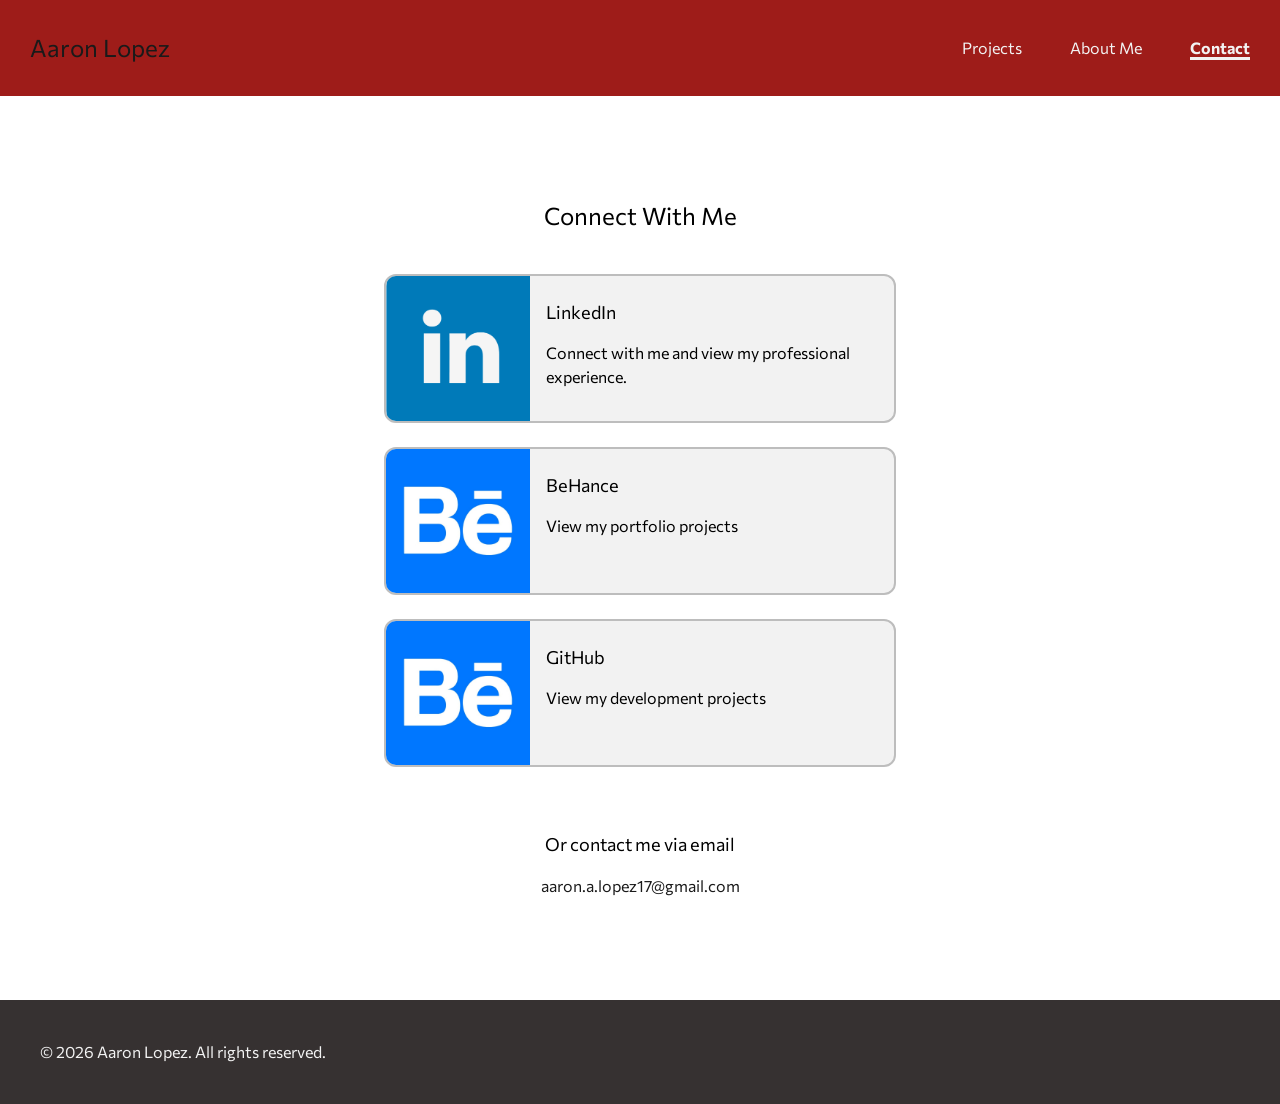
==== contact.html @ e539ed78 "added contact page and made social cards responsive" ====
<!DOCTYPE html>
<html lang="en">

<head>
    <meta charset="UTF-8">
    <meta name="viewport" content="width=device-width, initial-scale=1.0">
    <meta name="description" content="Personal portfolio featuring my projects, skills, and work.">
    <title>My Portfolio</title>

    <link rel="stylesheet" href="styles.css">
</head>

<body>

    <!-- HEADER / NAVIGATION -->
    <header class="site-header">

    <a href="index.html" class="site-name">
        Aaron Lopez
    </a>

    <nav>
        <ul class="nav-list">
            <li><a href="projects.html">Projects</a></li>
            <li><a href="about.html">About Me</a></li>
            <li><a href="contact.html" aria-current="page">Contact</a></li>
        </ul>
    </nav>

</header>

<main>
 <section class="social">

             <h2>Connect With Me</h2>

            <div class="card-grid">
                 
                 <a href="https://www.linkedin.com/" class="social-card-link" tabindex="0" target="_blank" rel="noopener noreferrer">
                
                     <article class="social-card" tabindex="0">
                        

                    <img
                        src="images/Screenshot 2026-10-12 223156.png"
                        alt="LinkedIn logo initials"
                    >
                    
                    <div class="social-card-content">

                    <h3>LinkedIn</h3>

                    <p>
                        Connect with me and view my professional experience.
                    </p>

                  
                    </div>
                </article>
                </a>


      <a href="https://www.behance.net/" class="social-card-link" target="_blank" rel="noopener noreferrer">
                
              <article class="social-card" tabindex="0">

                    <img
                        src="images/Behance-Logo-2020-394.jpg"
                        alt="Behance logo initials"
                    >

                <div class="social-card-content">
                    
                    <h3>BeHance</h3>

                    <p>
                        View my portfolio projects
                    </p>

                   
                 </div>

                </article>
                </a>

                 <a href="https://www.behance.net/" class="social-card-link" target="_blank" rel="noopener noreferrer">
                
              <article class="social-card" tabindex="0">

                    <img
                        src="images/Behance-Logo-2020-394.jpg"
                        alt="Behance logo initials"
                    >

                <div class="social-card-content">
                    
                    <h3>GitHub</h3>

                    <p>
                        View my development projects
                    </p>

                   
                 </div>

                </article>
                </a>
                
            </div>

      

                 <div class="email-contact">
        <h3>Or contact me via email</h3>

        <a href="mailto:youremail@example.com">
            aaron.a.lopez17@gmail.com
        </a>
    </div>

</section>

</main>

 <!-- FOOTER -->
    <footer>

        <p>
            &copy; 2026 Aaron Lopez. All rights reserved.
        </p>

    </footer>

</body>

</html>
---- styles.css ----
@import url('https://fonts.googleapis.com/css2?family=Commissioner:wght@100..900&display=swap');


@layer reset, base, layout, components, utilities, overrides;

/* RESET */

@layer reset    {

/* http://meyerweb.com/eric/tools/css/reset/ 
   v2.0 | 20110126
   License: none (public domain)
*/

html, body, div, span, applet, object, iframe,
h1, h2, h3, h4, h5, h6, p, blockquote, pre,
a, abbr, acronym, address, big, cite, code,
del, dfn, em, img, ins, kbd, q, s, samp,
small, strike, strong, sub, sup, tt, var,
b, u, i, center,
dl, dt, dd, ol, ul, li,
fieldset, form, label, legend,
table, caption, tbody, tfoot, thead, tr, th, td,
article, aside, canvas, details, embed, 
figure, figcaption, footer, header, hgroup, 
menu, nav, output, ruby, section, summary,
time, mark, audio, video {
	margin: 0;
	padding: 0;
	border: 0;
	font-size: 100%;
	font: inherit;
	vertical-align: baseline;
}
/* HTML5 display-role reset for older browsers */
article, aside, details, figcaption, figure, 
footer, header, hgroup, menu, nav, section {
	display: block;
}
body {
	line-height: 1;
}
ol, ul {
	list-style: none;
}
blockquote, q {
	quotes: none;
}
blockquote:before, blockquote:after,
q:before, q:after {
	content: '';
	content: none;
}
table {
	border-collapse: collapse;
	border-spacing: 0;
}

}

@layer base  {

    :root {
    
        /* Colors */
            --color-primary: #9E1C19;
            --color-secondary: #363131;
            --color-background: #E6E6E6;
            --color-font: #1A1A1A;
            --color-card: #F2F2F2;
            --color-accent: #BDBDBD;
            --color-active: #858383;


        /* Typography */
        /*Typography System and Fallback here */

            --font-body: "Commissioner", Arial, sans-serif  ;
            --font-size-base: 16px;
            --font-size-large: 24px;
            --font-size-heading: 2rem;

        /* Spacing */

            --space-xs: 0.5rem;
            --space-sm: 1rem;
            --space-md: 1.5rem;
            --space-lg: 2rem;
            --space-lg2: 3rem;
            --space-xl: 4rem;

        /* Shape */
            --radius-small: 0.25rem;
            --radius-medium: 0.75rem;
            --radius-large: 1rem;

        /* Focus */
            --focus-color: #005fcc;
            --focus-width: 3px;
            --focus-offset: 3px;

            --content-max: 70rem;
            
    }

        * {
            box-sizing: border-box;
        }


        body {
            font-family: var(--font-body);
            font-size: var(--font-size-base);
            line-height: 1.5;
            min-block-size: 100vh;
            display: flex;
            flex-direction: column;

        }


        h2 {
            font-size: 24px;
            text-align: center;
            margin-bottom: 40px;

        }


        a {
            
            text-decoration: none;
        }

        header {           
            background: var(--color-primary);
            padding-bottom: 20px;
            padding: 30px;
            color: white;
            
        }

        nav {
            
        }

        nav ul {
          
        }

        

        section {


        }

        img {


        }

        footer {
            background-color: var(--color-secondary);
            color: var(--color-card);
            padding: 40px;
        
        }

}

@layer layout {


        main {
        inline-size: 100%;
        flex: 1;
        }

        .hero,
        .featured,
        .project,
        .social {
            inline-size: min(100% - 2rem, var(--content-max));
            margin-inline: auto;
            padding-block: clamp(3rem, 8vw, 8rem);
            padding-inline: var(--space-sm);
        }

        .hero {
            inline-size: min(100% - 2rem, 70rem);
            margin-inline: auto;

            min-block-size: 90vh;

            display: flex;
            justify-content: center;
            align-items: center;

            padding-block: var(--space-xl);
            padding-inline: var(--space-sm);
        }

        .hero-content {
            display: grid;
            grid-template-columns: 1fr;

            align-items: center;
            gap: var(--space-lg);

            inline-size: 100%;
            max-inline-size: 60rem;
        }  
        

        /* Example of CSS Layout Stability */
        .hero-image {
            inline-size: min(20rem, 100%);
            block-size: auto;
            aspect-ratio: 1 / 1;
            object-fit: cover;
            justify-self: center;
        }

        .hero-text h1 {
            font-size: clamp(2rem, 4vw, 1rem);
            margin-block-end: var(--space-md);
            text-align: center;
        }

         .hero p {
            font-size: 1.125rem;
            line-height: 1.5;
            padding-block-end: var(--space-md);
            text-align: center;
        }
        


        .site-header {
             display: flex;
            flex-direction: column;
            align-items: flex-start;
            gap: var(--space-sm);
         

        }

        .featured, .social {
            display: flex;
            flex-direction: column;
            align-items: center;
        }

        .featured {
            container-type: inline-size;
        }

        /* .featured h2 {
            font-size: 24px;
            text-align: center;
            margin-bottom: 40px;
        } */

        .skills {
                padding: 150px;
                display: flex;
                flex-direction: column;
                align-items: center;
                background-color: var(--color-secondary);
                color: var(--color-card);
    


        }

        .skills li {
                font-size: 18px;
                margin-bottom: 40px;
                list-style-type: disc;
        }

        .project {
                 max-width: 900px;
                margin: 0 auto;
                padding: var(--space-xl);
            }

        .project-grid {
            display: grid;
            grid-template-columns: repeat(auto-fit, minmax(17rem, 17rem));
            gap: var(--space-md);
            justify-content: center;
        }

        .email-contact {
            display: flex;
            flex-direction: column;
            align-items: center;

            inline-size: 100%;
            margin-block-start: var(--space-xl);

            text-align: center;
        }

        .email-contact h3 {
            margin-block-end: var(--space-sm);
            font-size: 18px;
        }

        .email-contact a {
            color: var(--color-font);
            text-decoration: none;
        }

        .email-contact a:hover {
            text-decoration: underline;
        }

    }


    @layer components {

        /* Nav Selection */

        .nav-list {
             display: flex;
             flex-wrap: wrap;
             gap: var(--space-sm);
        }



        .nav-list a {
            color: var(--color-card);
            text-decoration: none;


        }
        

        .site-name {
            color: var(--color-font);
            text-decoration: none;
            font-size: var(--font-size-large);
        }

        .nav-list li a:hover {
            background-color: white;
            padding: 10px;
            color: var(--color-font);



        }
    

    
        /* Button */
    
    
        .button {
            display: block;
            margin: 0 auto; 
            background-color: var(--color-secondary);
            border: 2px solid transparent;
            color: var(--color-card);
            padding: 15px;
            border-radius: 20px;
            font-size: 15px;
            width: 150px;
        }



        .button:hover {
            border: solid var(--color-secondary) 2px;
            background-color: var(--color-accent);
            color: var(--color-font);
            width: 150px;
        }


        .button:active {
            background-color: var(--color-active);
            color: var(--color-card);
        }


    /* Card */


        .featured-card{
            border: solid var(--color-accent) 2px;
            border-radius: 7px;
            margin: 20px;
        }

        
        .featured-card:hover,
        .social-card:hover {
             transform: translateY(-15px);
             transition: all 0.3s ease;
             box-shadow: 0px 15px 20px rgba(0, 0, 0, 0.15);
        }

         .featured-card:active,
        .social-card:active {
            opacity: 70%;
        }



        .project-card:hover {
            transform: translateY(-7px);
            transition: all 0.3s ease;
            box-shadow: 0px 15px 20px rgba(0, 0, 0, 0.15);
    
             
            
        }

        .project-card:hover .project-card-text {
         opacity: 1;
        }


        .project-card:active {
             opacity: 70%;
        }


    /* Featured Card */

       .featured-card {
            
            display: grid;
            grid-template-columns: 1fr;
            inline-size: 100%;
            max-inline-size: 17rem;
            background: var(--color-card);
            color: var(--color-font);
            border: 2px solid var(--color-accent);
            border-radius: var(--radius-medium);
            overflow: hidden;
        }

        .featured-card img {
            inline-size: 100%;
            aspect-ratio: 1;

            height: auto;
            object-fit: cover;
        }

        .featured-card-content {
            padding: var(--space-md);
            min-block-size: 13rem;
        }

        .featured-card h3 {
            margin-block-end: var(--space-sm);
        }

        .featured-card p {
            line-height: 1.5;
        }
        

        .featured-card-content a {
            display: inline-block;
            margin-left: 75px;
            margin-top: 40px;
            grid-column: 2;
            grid-row: 3;
        }

        @container (min-width: 32rem) {

        .featured-card {
            max-inline-size: 32rem;
            grid-template-columns: 1fr 1fr;
            min-block-size: 15rem;
    }

        .featured-card img {
            inline-size: 100%;
            block-size: 100%;
            object-fit: cover;
    }

        .featured-card-content {
            padding: var(--space-md);
    }
    
}


    /* Project Card */
            .project-card img {
            display: block;
            width: 100%;
            height: 100%;
            object-fit: cover;
        }



            /* Figure out how to fix border */
        .project-card {
             position: relative;
             display: block;
             inline-size: 100%;
             aspect-ratio: 1;
             border-radius: var(--radius-medium);
             overflow: hidden;
             border: solid var(--color-accent) 2px;
        }

        .project-card-text {
            position: absolute;
            inset: 0;
            display: flex;
            flex-direction: column;
            justify-content: center;
            align-items: center;
            transition: all 0.3s ease;
            background: rgba(0, 0, 0, 0.6);
            color: white;

            opacity: 0;
     }


        .project-card-text p {
            padding-block-start: 40px;
            font-size: 14px;

        }

       

    /* Social Media Card */

        .social-card {
            display: grid;
            grid-template-columns: fit-content(9rem) minmax(0, 1fr);
            width: 100%;
            inline-size: 100%;
            max-inline-size: 32rem;
            margin-inline: 0;
            min-block-size: 5rem;
            background: var(--color-card);
            border-radius: var(--radius-medium);
            overflow: hidden;
            border: solid var(--color-accent) 2px;
            border-radius: var(--radius-medium);
            margin: 0;
          
        }

        .card-grid {
            display: grid;
            justify-items: center;
            inline-size: 100%;
            gap: var(--space-md);
        }

        .social-card img {
              width: 100%;
              height: 100%;
              object-fit: cover;
             

        }

        .social-card-content {
             padding: var(--space-sm);

        }

        .social-card h3 {
            font-size: 18px;
            padding-top: 7px;
        }

        .social-card p {
            margin-top: 15px; 
        }

        .social-card a {
            display: inline-block;
        }

        .social-card-link {
            color: inherit;
            text-decoration: none;
            display: block;
            inline-size: 100%;
            max-inline-size: 32rem;
        }



    }

@layer utilities {
   
    .text-center {
        text-align: center;
    }

  
    .margin-top-lg {
        margin-top: var(--space-lg);
    }

    .max-width-text {
        max-width: 65ch;
    }

}



@layer overrides {
    :focus-visible {
            outline: solid rgb(2, 157, 230) 2px;
            outline-offset: 4px;
    }
    

    .nav-list a[aria-current="page"] {
        font-weight: bold;
        border-bottom: 3px solid var(--color-card);
    }

}

/* Print Styles */

    @media print {

    body {
        background: white;
        color: black;
        font-size: 11pt;
        line-height: 1.4;
    }


    .site-header,
    .button {
        display: none;
    }


    /* Remove huge screen spacing */
    .hero,
    .featured,
    .skills,
    .project,
    .social {
        padding: 20px 0;
        margin: 0;
        height: auto;
    }


    /* Keep headings close to their content */
    h1,
    h2,
    h3 {
        break-after: avoid;
    }

    h2 {
        margin-bottom: 20px;
    }


    /* Don't split cards between two pages */
    .featured-card,
    .project-card,
    .social-card {
        break-inside: avoid;
    }


    /* Remove interactive screen effects */
    .featured-card,
    .project-card,
    .social-card {
        box-shadow: none;
        transform: none;
    }


    /* Make images safe for the printed page */
    img {
        max-width: 100%;
    }


    /* Keep the project cards in a clean grid */
    .project-grid {
        grid-template-columns: repeat(2, 200px);
        gap: 20px;
    }


    /* Hover doesn't exist on paper,
       so make project information visible */
    .project-card-text {
        opacity: 1;
    }

    .skills {
        background: white;
        color: black;
    }


    /* Make cards easier to see without backgrounds */
    .featured-card,
    .project-card,
    .social-card {
        border: 1px solid #777;
    }


    /* Remove unnecessary footer styling */
    footer {
        background: white;
        color: black;
        padding: 20px 0;
        border-top: 1px solid #777;
    }
}


/* Media Queries */

 @media (min-width: 45rem) {

        .site-header {
            flex-direction: row;
            justify-content: space-between;
            align-items: center;
        }

        .nav-list {
            gap: var(--space-lg2);
        }

    }

    @media (prefers-reduced-motion: reduce) {

    .featured-card,
    .project-card,
    .social-card,
    .project-card-text {
        transition: none;
    }

    .featured-card:hover,
    .project-card:hover,
    .social-card:hover {
        transform: none;
        border-color: var(--color-primary);
    }

}

    @media (max-width: 45rem) {
         .social-card h3 {
        font-size: 1rem;
    }

    .social-card p {
        font-size: 0.9rem;
        line-height: 1.3;
    }

    .email-contact h3 {
        font-size: 1rem;
    }

    .email-contact a {
        font-size: 0.875rem;
    }
}

   /* @media (min-width: 40rem) {

    .hero-content {
        grid-template-columns:
            minmax(18rem, 25rem)
            minmax(18rem, 28rem);
    }

    @media (max-width: 40rem) {

   .card-grid {
        inline-size: 100%;
        max-inline-size: 18rem;
        margin-inline: auto;

        display: grid;
        gap: var(--space-md);
    }

    .social-card {
        display: grid;

       
        grid-template-columns: 4.5rem minmax(0, 1fr);

        inline-size: 100%;
        min-block-size: 3.5rem;

        margin: 0;
    }

    .social-card img {
        inline-size: 100%;
        block-size: 100%;

        object-fit: cover;
    }

    .social-card-content {
        min-inline-size: 0;
        padding: var(--space-sm);
    }

    .social-card h3 {
        font-size: 1rem;
        padding: 0;
    }

    .social-card p {
        font-size: 0.875rem;
        margin-block-start: var(--space-xs);
    }
}  

    

}

/* Support Queries */

@supports (container-type: inline-size) {

    .featured {
        container-type: inline-size;
    }

    @container (min-width: 32rem) {

        .featured-card {
            grid-template-columns: minmax(12rem, 1fr) 1fr;
        }

        .featured-card img {
            grid-column: 1;
            grid-row: 1;
        }

        .featured-card-content {
            grid-column: 2;
            grid-row: 1;
        }

    }

}
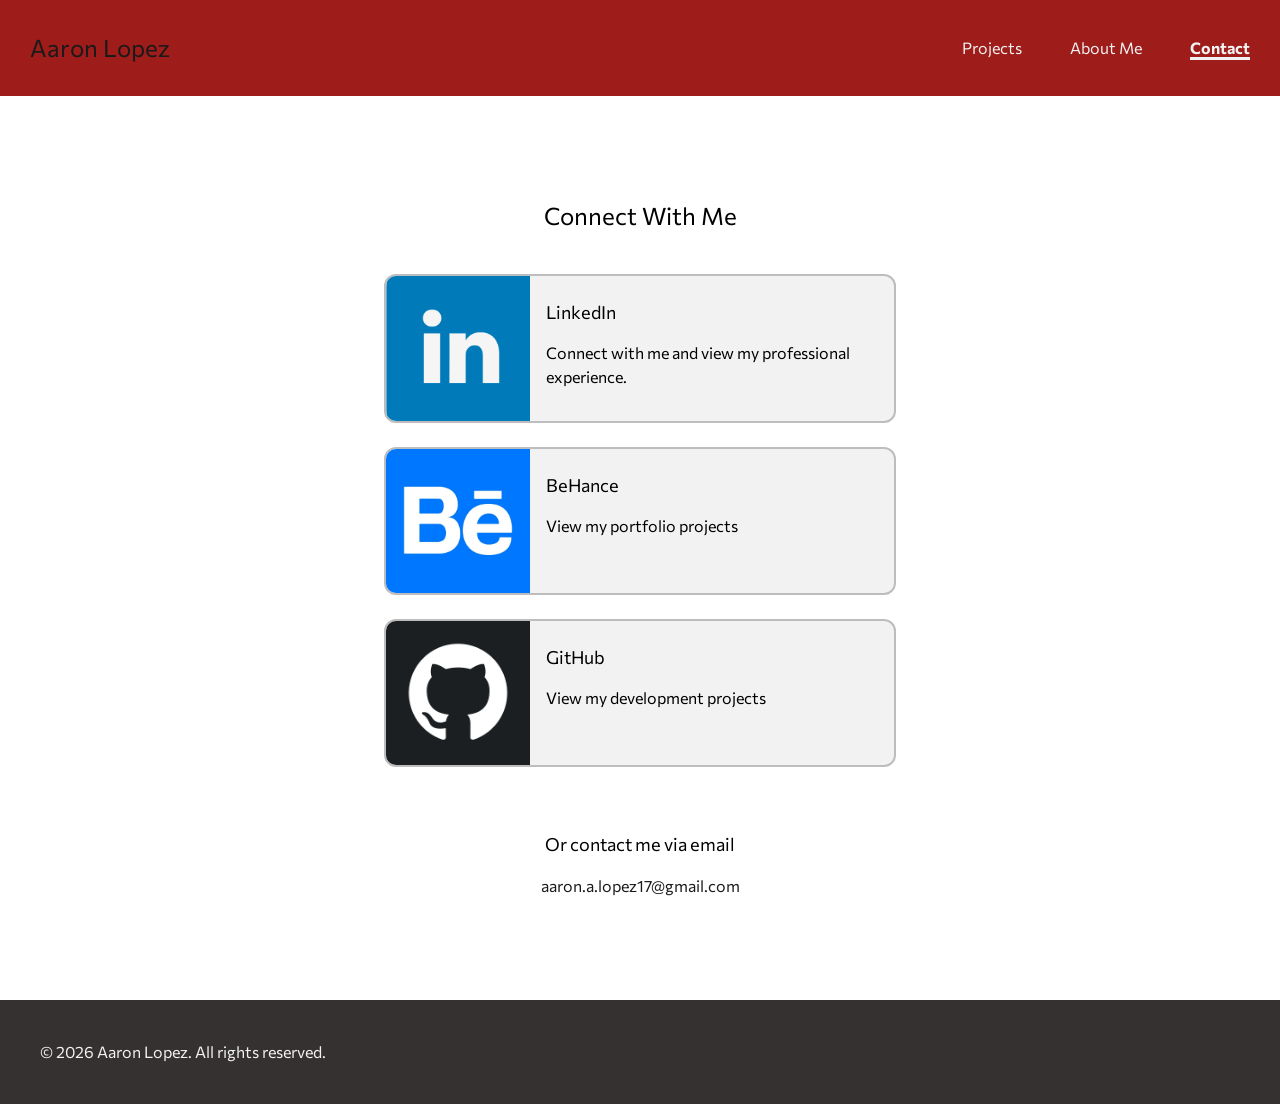
==== commit 03138671: "fixed focus boxes and started to make accessibility analysis" ====
--- a/contact.html
+++ b/contact.html
@@ -5,7 +5,7 @@
     <meta charset="UTF-8">
     <meta name="viewport" content="width=device-width, initial-scale=1.0">
     <meta name="description" content="Personal portfolio featuring my projects, skills, and work.">
-    <title>My Portfolio</title>
+    <title>Aaron Lopez - Contact</title>
 
     <link rel="stylesheet" href="styles.css">
 </head>
@@ -32,7 +32,7 @@
 <main>
  <section class="social">
 
-             <h2>Connect With Me</h2>
+             <h1>Connect With Me</h1>
 
             <div class="card-grid">
                  
@@ -60,7 +60,7 @@
                 </a>
 
 
-      <a href="https://www.behance.net/" class="social-card-link" target="_blank" rel="noopener noreferrer">
+      <a href="https://www.behance.net/aaronlopez3" class="social-card-link" target="_blank" rel="noopener noreferrer">
                 
               <article class="social-card" tabindex="0">
 
@@ -83,13 +83,13 @@
                 </article>
                 </a>
 
-                 <a href="https://www.behance.net/" class="social-card-link" target="_blank" rel="noopener noreferrer">
+                 <a href="https://github.com/aalope53" class="social-card-link" target="_blank" rel="noopener noreferrer">
                 
               <article class="social-card" tabindex="0">
 
                     <img
-                        src="images/Behance-Logo-2020-394.jpg"
-                        alt="Behance logo initials"
+                        src="images/github-6980894_640.png"
+                        alt="Github cat logo"
                     >
 
                 <div class="social-card-content">
@@ -111,7 +111,7 @@
       
 
                  <div class="email-contact">
-        <h3>Or contact me via email</h3>
+        <h2>Or contact me via email</h2>
 
         <a href="mailto:youremail@example.com">
             aaron.a.lopez17@gmail.com
--- a/styles.css
+++ b/styles.css
@@ -118,12 +118,22 @@
 
         }
 
-
-        h2 {
+        h1 {
             font-size: 24px;
             text-align: center;
             margin-bottom: 40px;
-
+        }
+
+        
+        h2 {
+            font-size: 20px;
+            text-align: center;
+            margin-bottom: 40px;
+
+        }
+
+        h3 { 
+            font-size: 18px;
         }
 
 
@@ -293,6 +303,7 @@
             justify-content: center;
         }
 
+
         .email-contact {
             display: flex;
             flex-direction: column;
@@ -304,7 +315,7 @@
             text-align: center;
         }
 
-        .email-contact h3 {
+        .email-contact h2 {
             margin-block-end: var(--space-sm);
             font-size: 18px;
         }
@@ -503,6 +514,7 @@
             display: block;
             width: 100%;
             height: 100%;
+            border-radius: 10px;
             object-fit: cover;
         }
 
@@ -515,10 +527,10 @@
              inline-size: 100%;
              aspect-ratio: 1;
              border-radius: var(--radius-medium);
-             overflow: hidden;
              border: solid var(--color-accent) 2px;
         }
 
+    
         .project-card-text {
             position: absolute;
             inset: 0;
@@ -526,9 +538,11 @@
             flex-direction: column;
             justify-content: center;
             align-items: center;
+            text-align: center;
             transition: all 0.3s ease;
             background: rgba(0, 0, 0, 0.6);
             color: white;
+            border-radius: 10px;
 
             opacity: 0;
      }
@@ -540,7 +554,8 @@
 
         }
 
-       
+
+
 
     /* Social Media Card */
 
@@ -561,6 +576,7 @@
           
         }
 
+
         .card-grid {
             display: grid;
             justify-items: center;
@@ -635,6 +651,14 @@
     .nav-list a[aria-current="page"] {
         font-weight: bold;
         border-bottom: 3px solid var(--color-card);
+    }
+
+    .project-card-link,
+    .social-card-link {
+        display: block;
+        width: 100%;
+        height: 100%;
+        border-radius: var(--radius-medium);
     }
 
 }
